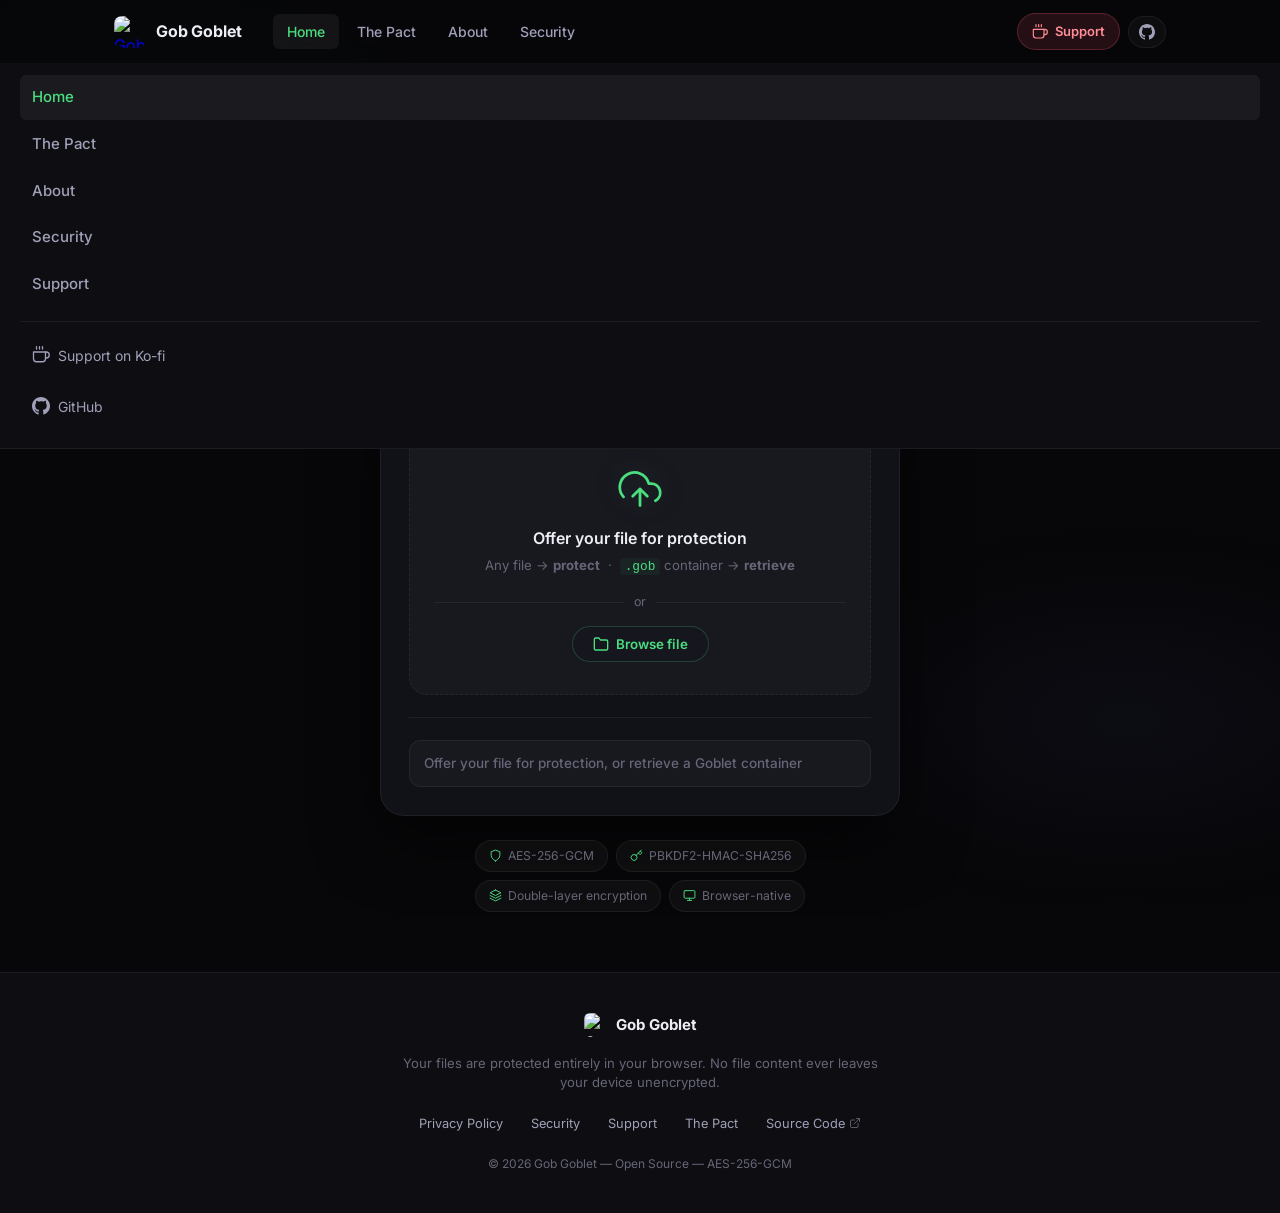
==== index.html @ 4561ac54 "Add files via upload" ====
<!DOCTYPE html>
<html lang="en">
<head>
  <meta charset="UTF-8" />
  <meta name="viewport" content="width=device-width, initial-scale=1.0" />

  <!-- SEO -->
  <title>Gob Goblet — File Protection in Your Browser</title>
  <meta name="description" content="Gob Goblet protects your files using AES-256-GCM encryption, entirely in your browser. Offer any file for protection and retrieve it with the right password. No data ever leaves your device unencrypted." />
  <meta name="theme-color" content="#070709" />
  <meta name="robots" content="index, follow" />

  <!-- Open Graph -->
  <meta property="og:title" content="Gob Goblet — File Protection in Your Browser" />
  <meta property="og:description" content="Gob Goblet gobbles your files. AES-256-GCM, PBKDF2, double-layer encryption. Privacy-first." />
  <meta property="og:type" content="website" />
  <meta property="og:url" content="https://gob-goblet.pages.dev" />

  <!-- Favicon (CDN) -->
  <link rel="icon" type="image/x-icon" href="https://cdn.jsdelivr.net/gh/Gob-Goblet/Gob-Goblet-assets/Mascot/favicon.ico" />

  <!-- Fonts + Styles -->
  <link rel="preconnect" href="https://fonts.googleapis.com" />
  <link rel="preconnect" href="https://fonts.gstatic.com" crossorigin />
  <link rel="stylesheet" href="css/style.css" />
</head>
<body>

  <!-- Header injected by shared.js -->
  <div id="site-header-placeholder"></div>

  <!-- ── Hero ──────────────────────────────────────────────────────────────── -->
  <div class="app-hero">
    <div class="app-hero-eyebrow">
      <span class="app-hero-icon">
        <svg viewBox="0 0 24 24" fill="none" stroke="currentColor" stroke-width="2" stroke-linecap="round" stroke-linejoin="round" aria-hidden="true"><path d="M12 22s8-4 8-10V5l-8-3-8 3v7c0 6 8 10 8 10z"/></svg>
      </span>
      Browser-native encryption
    </div>

    <h1 class="app-hero-title">
      Gob Goblet <strong>gobbles</strong><br />your files.
    </h1>

    <p class="app-hero-sub">
      Offer any file for protection. Retrieve it with the correct password.
      No file content ever leaves your device unencrypted.
    </p>
  </div>

  <!-- ── App ───────────────────────────────────────────────────────────────── -->
  <main class="app-main" id="app-main">

    <!-- Crypto unsupported -->
    <div id="crypto-warning" class="crypto-warning hidden" role="alert" aria-live="assertive">
      <h2>Browser Not Supported</h2>
      <p>
        Gob Goblet requires the <strong>Web Cryptography API</strong>, which your browser does not support.<br />
        Please use Chrome 37+, Firefox 34+, Safari 11+, or Edge 14+.
      </p>
    </div>

    <div class="app-wrap">
      <div id="main-card" class="card">

        <!-- Drop zone -->
        <div
          id="drop-zone"
          class="drop-zone"
          role="region"
          aria-label="File offering area. Drag a file here, or click Browse to select one."
          tabindex="0"
        >
          <div class="dz-icon" aria-hidden="true">
            <svg viewBox="0 0 24 24" fill="none" stroke="currentColor" stroke-width="1.5" stroke-linecap="round" stroke-linejoin="round"><polyline points="16 16 12 12 8 16"/><line x1="12" y1="12" x2="12" y2="21"/><path d="M20.39 18.39A5 5 0 0 0 18 9h-1.26A8 8 0 1 0 3 16.3"/></svg>
          </div>

          <p class="dz-title">Offer your file for protection</p>
          <p class="dz-sub">
            Any file &rarr; <strong>protect</strong> &nbsp;&middot;&nbsp; <code>.gob</code> container &rarr; <strong>retrieve</strong>
          </p>

          <!-- Hidden file input -->
          <input
            type="file"
            id="file-input"
            class="hidden"
            aria-label="Select a file to protect or retrieve"
          />

          <div class="dz-or" aria-hidden="true">or</div>

          <button
            id="file-select-btn"
            class="file-select-btn"
            type="button"
            aria-label="Browse to select a file"
          >
            <svg viewBox="0 0 24 24" fill="none" stroke="currentColor" stroke-width="2" stroke-linecap="round" stroke-linejoin="round" aria-hidden="true"><path d="M22 19a2 2 0 0 1-2 2H4a2 2 0 0 1-2-2V5a2 2 0 0 1 2-2h5l2 3h9a2 2 0 0 1 2 2z"/></svg>
            Browse file
          </button>
        </div>

        <!-- File info row -->
        <div id="file-info" class="file-info hidden" role="status" aria-live="polite">
          <div class="file-info-icon" aria-hidden="true">
            <svg viewBox="0 0 24 24" fill="none" stroke="currentColor" stroke-width="1.75" stroke-linecap="round" stroke-linejoin="round"><path d="M13 2H6a2 2 0 0 0-2 2v16a2 2 0 0 0 2 2h12a2 2 0 0 0 2-2V9z"/><polyline points="13 2 13 9 20 9"/></svg>
          </div>
          <div class="file-info-body">
            <div class="file-info-name" id="file-info-name" title="">&mdash;</div>
            <div class="file-info-size" id="file-info-size">&mdash;</div>
          </div>
        </div>

        <!-- Mode badge -->
        <div id="mode-section" class="mode-section hidden" aria-live="polite">
          <span id="mode-badge" class="mode-badge" role="status"></span>
        </div>

        <!-- .gob metadata card -->
        <div id="gob-meta-card" class="gob-meta-card hidden" aria-label="Goblet container details">
          <div class="gob-meta-label-row">Goblet Container</div>
          <div class="gob-meta-row">
            <span class="gob-meta-key">Original file</span>
            <span class="gob-meta-val" id="gob-orig-name">&mdash;</span>
          </div>
          <div class="gob-meta-row">
            <span class="gob-meta-key">Protected on</span>
            <span class="gob-meta-val" id="gob-timestamp">&mdash;</span>
          </div>
        </div>

        <div class="divider" aria-hidden="true"></div>

        <!-- Password -->
        <div id="password-section" class="password-section hidden">
          <label class="pw-label" for="password-input">Pact Password</label>
          <div class="pw-field">
            <input
              type="password"
              id="password-input"
              class="password-input"
              placeholder="Enter the Pact Password"
              autocomplete="new-password"
              spellcheck="false"
              aria-label="Pact Password"
              aria-describedby="pw-warn"
            />
            <button
              id="password-toggle"
              class="password-toggle"
              type="button"
              aria-label="Show password"
              title="Toggle password visibility"
            >
              <!-- SVG injected by app.js -->
            </button>
          </div>
          <p id="password-warn" class="pw-warn" role="alert">
            <svg viewBox="0 0 24 24" fill="none" stroke="currentColor" stroke-width="1.75" stroke-linecap="round" stroke-linejoin="round" aria-hidden="true"><path d="M10.29 3.86L1.82 18a2 2 0 0 0 1.71 3h16.94a2 2 0 0 0 1.71-3L13.71 3.86a2 2 0 0 0-3.42 0z"/><line x1="12" y1="9" x2="12" y2="13"/><line x1="12" y1="17" x2="12.01" y2="17"/></svg>
            No password set &mdash; this offering will have very weak protection.
          </p>
        </div>

        <!-- Action button -->
        <button
          id="action-btn"
          class="action-btn hidden"
          type="button"
          aria-label="Protect or retrieve the selected file"
        >
          Offer for Protection
        </button>

        <!-- Reset button -->
        <button
          id="reset-btn"
          class="reset-btn hidden"
          type="button"
          aria-label="Start over with a different file"
        >
          Start over
        </button>

        <!-- Download card (shown after successful retrieval) -->
        <div id="download-card" class="download-card hidden" aria-live="polite">
          <div class="download-card-label">Your offering has been retrieved</div>
          <div class="download-file-row">
            <div class="download-file-icon" aria-hidden="true">
              <svg viewBox="0 0 24 24" fill="none" stroke="currentColor" stroke-width="1.75" stroke-linecap="round" stroke-linejoin="round"><path d="M13 2H6a2 2 0 0 0-2 2v16a2 2 0 0 0 2 2h12a2 2 0 0 0 2-2V9z"/><polyline points="13 2 13 9 20 9"/></svg>
            </div>
            <span class="download-filename" id="download-filename">&mdash;</span>
          </div>
          <button id="download-btn" class="download-btn" type="button" aria-label="Download the retrieved file">
            <svg viewBox="0 0 24 24" fill="none" stroke="currentColor" stroke-width="2" stroke-linecap="round" stroke-linejoin="round" aria-hidden="true"><polyline points="8 17 12 21 16 17"/><line x1="12" y1="21" x2="12" y2="3"/></svg>
            Download file
          </button>
        </div>

        <!-- Status bar -->
        <div
          id="status-bar"
          class="status-bar status-idle"
          role="status"
          aria-live="polite"
          aria-atomic="true"
        >
          <div id="status-spinner" class="spinner" style="display:none" aria-hidden="true"></div>
          <span id="status-text">Offer your file for protection, or retrieve a Goblet container</span>
        </div>

      </div><!-- /.card -->

      <!-- Security pills -->
      <div class="sec-pills" aria-label="Security specifications">
        <span class="sec-pill">
          <svg viewBox="0 0 24 24" fill="none" stroke="currentColor" stroke-width="1.75" stroke-linecap="round" stroke-linejoin="round" aria-hidden="true"><path d="M12 22s8-4 8-10V5l-8-3-8 3v7c0 6 8 10 8 10z"/></svg>
          AES-256-GCM
        </span>
        <span class="sec-pill">
          <svg viewBox="0 0 24 24" fill="none" stroke="currentColor" stroke-width="1.75" stroke-linecap="round" stroke-linejoin="round" aria-hidden="true"><path d="M21 2l-2 2m-7.61 7.61a5.5 5.5 0 1 1-7.778 7.778 5.5 5.5 0 0 1 7.777-7.777zm0 0L15.5 7.5m0 0l3 3L22 7l-3-3m-3.5 3.5L19 4"/></svg>
          PBKDF2-HMAC-SHA256
        </span>
        <span class="sec-pill">
          <svg viewBox="0 0 24 24" fill="none" stroke="currentColor" stroke-width="1.75" stroke-linecap="round" stroke-linejoin="round" aria-hidden="true"><polygon points="12 2 2 7 12 12 22 7 12 2"/><polyline points="2 17 12 22 22 17"/><polyline points="2 12 12 17 22 12"/></svg>
          Double-layer encryption
        </span>
        <span class="sec-pill">
          <svg viewBox="0 0 24 24" fill="none" stroke="currentColor" stroke-width="1.75" stroke-linecap="round" stroke-linejoin="round" aria-hidden="true"><rect x="2" y="3" width="20" height="14" rx="2" ry="2"/><line x1="8" y1="21" x2="16" y2="21"/><line x1="12" y1="17" x2="12" y2="21"/></svg>
          Browser-native
        </span>
      </div>

    </div><!-- /.app-wrap -->
  </main>

  <!-- Footer injected by shared.js -->
  <div id="site-footer-placeholder"></div>

  <!-- Scripts -->
  <script type="module" src="js/app.js"></script>
  <script type="module" src="js/shared.js"></script>

  <!-- No-JS fallback -->
  <noscript>
    <style> #main-card { display: none !important; } </style>
    <div style="max-width:480px;margin:80px auto;padding:32px;text-align:center;font-family:sans-serif;color:#8888aa;">
      <h2 style="color:#ededf5;margin-bottom:10px;">JavaScript Required</h2>
      <p>Gob Goblet performs cryptography directly in your browser and requires JavaScript to be enabled.</p>
    </div>
  </noscript>

</body>
</html>
---- css/style.css ----
/* ─────────────────────────────────────────────────────────────────────────────
   Gob Goblet — Global Stylesheet v2
   Professional dark design. Goblet green accent. No emojis.
   Google Font: Inter
───────────────────────────────────────────────────────────────────────────── */

@import url('https://fonts.googleapis.com/css2?family=Inter:wght@300;400;500;600;700;800&display=swap');

/* ── Design tokens ──────────────────────────────────────────────────────────── */
:root {
  --bg-base:      #070709;
  --bg-surface:   #0d0d12;
  --bg-card:      #111118;
  --bg-elevated:  #16161f;
  --bg-glass:     rgba(255,255,255,0.03);
  --bg-glass-h:   rgba(255,255,255,0.055);

  --brand:        #4ade80;
  --brand-dim:    #22c55e;
  --brand-dark:   #16a34a;
  --brand-glow:   rgba(74, 222, 128, 0.18);
  --brand-glow-lg:rgba(74, 222, 128, 0.08);
  --brand-tint:   rgba(74, 222, 128, 0.06);

  --retrieve:     #818cf8;
  --retrieve-tint:rgba(129,140,248,0.06);
  --retrieve-glow:rgba(129,140,248,0.18);

  --danger:       #f87171;
  --danger-tint:  rgba(248,113,113,0.08);
  --warn:         #fbbf24;
  --warn-tint:    rgba(251,191,36,0.08);
  --success:      #4ade80;
  --success-tint: rgba(74,222,128,0.08);

  --text:         #ededf5;
  --text-2:       #a0a0b8;
  --text-muted:   #666678;
  --text-on-brand:#0a1a0e;

  --border:       rgba(255,255,255,0.06);
  --border-brand: rgba(74,222,128,0.22);
  --border-retr:  rgba(129,140,248,0.22);

  --nav-height:   64px;

  --radius-sm:    6px;
  --radius-md:    12px;
  --radius-lg:    18px;
  --radius-xl:    24px;
  --radius-pill:  999px;

  --shadow-card:  0 24px 64px rgba(0,0,0,0.55), 0 1px 0 rgba(255,255,255,0.04) inset;
  --shadow-btn:   0 4px 20px var(--brand-glow);

  --ease:         cubic-bezier(0.4,0,0.2,1);
  --dur:          0.2s;
}

/* ── Reset ───────────────────────────────────────────────────────────────────── */
*, *::before, *::after { box-sizing: border-box; margin: 0; padding: 0; }

html { height: 100%; font-size: 16px; scroll-behavior: smooth; }

body {
  min-height: 100%;
  font-family: 'Inter', system-ui, -apple-system, sans-serif;
  background: var(--bg-base);
  color: var(--text);
  line-height: 1.65;
  -webkit-font-smoothing: antialiased;
  -moz-osx-font-smoothing: grayscale;
  display: flex;
  flex-direction: column;
}

/* ── Ambient background ──────────────────────────────────────────────────────── */
body::before {
  content:'';
  position: fixed; inset: 0; pointer-events: none; z-index: 0;
  background:
    radial-gradient(ellipse 70% 45% at 10% 15%, rgba(74,222,128,0.055) 0%, transparent 60%),
    radial-gradient(ellipse 55% 40% at 88% 80%, rgba(129,140,248,0.045) 0%, transparent 55%);
}

/* ─────────────────────────────────────────────────────────────────────────────
   NAVIGATION
───────────────────────────────────────────────────────────────────────────── */

.site-nav {
  position: sticky; top: 0; z-index: 100;
  height: var(--nav-height);
  background: rgba(7,7,9,0.82);
  backdrop-filter: blur(18px);
  -webkit-backdrop-filter: blur(18px);
  border-bottom: 1px solid var(--border);
}

.nav-inner {
  max-width: 1100px;
  margin: 0 auto;
  height: 100%;
  padding: 0 24px;
  display: flex;
  align-items: center;
  gap: 32px;
}

.nav-brand {
  display: flex; align-items: center; gap: 10px;
  text-decoration: none; flex-shrink: 0;
}

.nav-logo-img {
  width: 32px; height: 32px;
  border-radius: 8px;
  object-fit: contain;
}

.nav-brand-name {
  font-size: 1rem; font-weight: 700;
  color: var(--text);
  letter-spacing: -0.01em;
}

.nav-links {
  display: flex; align-items: center; gap: 4px;
  flex: 1;
}

.nav-link {
  padding: 6px 14px;
  font-size: 0.875rem; font-weight: 500;
  color: var(--text-2);
  text-decoration: none;
  border-radius: var(--radius-sm);
  transition: color var(--dur) var(--ease), background var(--dur) var(--ease);
}

.nav-link:hover,
.nav-link[aria-current="page"] {
  color: var(--text);
  background: var(--bg-glass-h);
}

.nav-link[aria-current="page"] {
  color: var(--brand);
}

.nav-actions {
  display: flex; align-items: center; gap: 8px;
  margin-left: auto;
}

.nav-btn {
  display: inline-flex; align-items: center; gap: 7px;
  padding: 7px 14px;
  font-size: 0.8125rem; font-weight: 600;
  border-radius: var(--radius-pill);
  text-decoration: none;
  transition: background var(--dur) var(--ease), box-shadow var(--dur) var(--ease), transform var(--dur) var(--ease);
  white-space: nowrap;
}

.nav-btn-icon { display: flex; width: 16px; height: 16px; }
.nav-btn-icon svg { width: 100%; height: 100%; }

.nav-btn-kofi {
  background: rgba(255,94,110,0.12);
  color: #ff8c96;
  border: 1px solid rgba(255,94,110,0.25);
}
.nav-btn-kofi:hover {
  background: rgba(255,94,110,0.2);
  box-shadow: 0 0 0 3px rgba(255,94,110,0.15);
  transform: translateY(-1px);
}

.nav-btn-ghost {
  background: var(--bg-glass);
  color: var(--text-2);
  border: 1px solid var(--border);
  padding: 7px 10px;
}
.nav-btn-ghost:hover {
  color: var(--text);
  background: var(--bg-glass-h);
  transform: translateY(-1px);
}

.nav-menu-toggle {
  display: none;
  background: none; border: none;
  color: var(--text-2); cursor: pointer;
  padding: 6px; border-radius: var(--radius-sm);
  transition: color var(--dur) var(--ease);
  margin-left: auto;
}
.nav-menu-toggle:hover { color: var(--text); }

/* Mobile nav */
.mobile-nav {
  background: var(--bg-surface);
  border-bottom: 1px solid var(--border);
  padding: 12px 20px 20px;
  display: flex; flex-direction: column; gap: 2px;
}
.mobile-nav-link {
  padding: 10px 12px;
  font-size: 0.9375rem; font-weight: 500;
  color: var(--text-2); text-decoration: none;
  border-radius: var(--radius-sm);
  transition: color var(--dur) var(--ease), background var(--dur) var(--ease);
}
.mobile-nav-link:hover, .mobile-nav-link[aria-current="page"] {
  color: var(--text); background: var(--bg-glass-h);
}
.mobile-nav-link[aria-current="page"] { color: var(--brand); }
.mobile-nav-actions {
  display: flex; flex-direction: column; gap: 8px;
  margin-top: 12px; padding-top: 12px;
  border-top: 1px solid var(--border);
}
.mobile-nav-action-link {
  display: flex; align-items: center; gap: 8px;
  padding: 10px 12px;
  font-size: 0.875rem; color: var(--text-2);
  text-decoration: none; border-radius: var(--radius-sm);
  transition: color var(--dur) var(--ease);
}
.mobile-nav-action-link:hover { color: var(--text); }
.mobile-nav-action-link svg { width: 18px; height: 18px; flex-shrink: 0; }

/* ─────────────────────────────────────────────────────────────────────────────
   FOOTER
───────────────────────────────────────────────────────────────────────────── */

.site-footer {
  margin-top: auto;
  border-top: 1px solid var(--border);
  background: var(--bg-surface);
  position: relative; z-index: 1;
}

.footer-inner {
  max-width: 1100px;
  margin: 0 auto;
  padding: 40px 24px;
  display: flex; flex-direction: column; align-items: center;
  gap: 16px; text-align: center;
}

.footer-brand {
  display: flex; align-items: center; gap: 8px;
}

.footer-logo { width: 24px; height: 24px; border-radius: 6px; object-fit: contain; }
.footer-brand-name { font-size: 0.9375rem; font-weight: 700; color: var(--text); }

.footer-tagline {
  font-size: 0.82rem; color: var(--text-muted);
  max-width: 480px; line-height: 1.5;
}

.footer-links {
  display: flex; flex-wrap: wrap; justify-content: center;
  gap: 4px 8px;
}

.footer-link {
  display: inline-flex; align-items: center; gap: 4px;
  padding: 4px 10px;
  font-size: 0.8rem; color: var(--text-2);
  text-decoration: none;
  border-radius: var(--radius-sm);
  transition: color var(--dur) var(--ease), background var(--dur) var(--ease);
}
.footer-link:hover { color: var(--text); background: var(--bg-glass-h); }

.footer-ext-icon { display: flex; width: 12px; height: 12px; opacity: 0.6; }
.footer-ext-icon svg { width: 100%; height: 100%; }

.footer-copy {
  font-size: 0.75rem; color: var(--text-muted);
}

/* ─────────────────────────────────────────────────────────────────────────────
   MAIN APP PAGE (index.html)
───────────────────────────────────────────────────────────────────────────── */

.app-hero {
  max-width: 600px; margin: 0 auto;
  padding: 52px 20px 0;
  text-align: center;
  position: relative; z-index: 1;
}

.app-hero-eyebrow {
  display: inline-flex; align-items: center; gap: 7px;
  padding: 5px 14px;
  background: var(--brand-tint);
  border: 1px solid var(--border-brand);
  border-radius: var(--radius-pill);
  font-size: 0.775rem; font-weight: 600;
  color: var(--brand);
  letter-spacing: 0.04em; text-transform: uppercase;
  margin-bottom: 20px;
}

.app-hero-icon { display: flex; width: 14px; height: 14px; }
.app-hero-icon svg { width: 100%; height: 100%; }

.app-hero-title {
  font-size: clamp(1.9rem, 5vw, 2.8rem);
  font-weight: 800; letter-spacing: -0.035em;
  line-height: 1.1;
  color: var(--text);
  margin-bottom: 16px;
}

.app-hero-title strong {
  background: linear-gradient(135deg, var(--brand) 0%, #86efac 60%, var(--brand-dim) 100%);
  -webkit-background-clip: text; -webkit-text-fill-color: transparent;
  background-clip: text;
}

.app-hero-sub {
  font-size: 0.9375rem; color: var(--text-2);
  max-width: 420px; margin: 0 auto 40px;
  line-height: 1.65;
}

/* ── Main card ────────────────────────────────────────────────────────────────── */
.app-main {
  flex: 1;
  position: relative; z-index: 1;
}

.app-wrap {
  max-width: 560px;
  margin: 0 auto;
  padding: 0 20px 60px;
}

.card {
  background: var(--bg-card);
  border: 1px solid var(--border);
  border-radius: var(--radius-xl);
  box-shadow: var(--shadow-card);
  padding: 28px;
  position: relative; overflow: hidden;
}

.card::before {
  content:'';
  position: absolute; top: 0; left: 0; right: 0; height: 1px;
  background: linear-gradient(90deg, transparent, rgba(74,222,128,0.3), transparent);
}

/* ── Drop zone ────────────────────────────────────────────────────────────────── */
.drop-zone {
  border: 1.5px dashed var(--border);
  border-radius: var(--radius-lg);
  padding: 40px 24px 32px;
  text-align: center;
  cursor: pointer;
  background: var(--bg-glass);
  transition: border-color var(--dur) var(--ease),
              background var(--dur) var(--ease),
              box-shadow var(--dur) var(--ease),
              transform var(--dur) var(--ease);
  position: relative; overflow: hidden;
}

.drop-zone::after {
  content:'';
  position: absolute; inset: 0;
  background: radial-gradient(ellipse at center, var(--brand-glow-lg) 0%, transparent 70%);
  opacity: 0; transition: opacity var(--dur) var(--ease);
  pointer-events: none;
}

.drop-zone:hover,
.drop-zone.dz-over {
  border-color: var(--brand-dim);
  border-style: solid;
  background: var(--bg-glass-h);
  box-shadow: 0 0 0 3px var(--brand-glow);
}

.drop-zone:hover::after,
.drop-zone.dz-over::after { opacity: 1; }
.drop-zone.dz-over { transform: scale(1.01); }

.drop-zone.dz-has-file {
  border-color: var(--brand);
  border-style: solid;
  background: var(--brand-tint);
}

.dz-icon {
  display: flex; justify-content: center;
  margin-bottom: 14px;
}

.dz-icon svg {
  width: 44px; height: 44px;
  color: var(--brand);
  filter: drop-shadow(0 0 14px var(--brand-glow));
  transition: transform var(--dur) var(--ease);
}

.drop-zone:hover .dz-icon svg,
.drop-zone.dz-over .dz-icon svg {
  transform: translateY(-4px) scale(1.08);
}

.dz-title {
  font-size: 1rem; font-weight: 600; color: var(--text);
  margin-bottom: 4px;
}

.dz-sub {
  font-size: 0.825rem; color: var(--text-muted);
  line-height: 1.5;
}

.dz-sub code {
  font-family: 'SF Mono','Fira Code',monospace;
  font-size: 0.8rem;
  color: var(--brand);
  background: var(--brand-tint);
  padding: 1px 5px;
  border-radius: 4px;
}

.dz-or {
  display: flex; align-items: center; gap: 10px;
  margin: 16px 0 14px;
  color: var(--text-muted); font-size: 0.78rem;
}
.dz-or::before, .dz-or::after {
  content:''; flex:1; height:1px; background: var(--border);
}

.file-select-btn {
  display: inline-flex; align-items: center; gap: 7px;
  padding: 9px 20px;
  background: var(--bg-elevated);
  border: 1px solid var(--border-brand);
  border-radius: var(--radius-pill);
  color: var(--brand);
  font-size: 0.8375rem; font-weight: 600;
  font-family: inherit; cursor: pointer;
  transition: background var(--dur) var(--ease),
              box-shadow var(--dur) var(--ease),
              transform var(--dur) var(--ease);
}
.file-select-btn svg { width: 16px; height: 16px; }
.file-select-btn:hover {
  background: var(--brand-tint);
  box-shadow: 0 0 0 3px var(--brand-glow);
  transform: translateY(-1px);
}
.file-select-btn:disabled { opacity: 0.45; cursor: not-allowed; transform: none; }

/* ── File info row ────────────────────────────────────────────────────────────── */
.file-info {
  display: flex; align-items: center; gap: 12px;
  padding: 12px 14px;
  background: var(--bg-elevated);
  border: 1px solid var(--border-brand);
  border-radius: var(--radius-md);
  margin-top: 14px;
  animation: slide-up var(--dur) var(--ease);
}

.file-info-icon {
  width: 36px; height: 36px; flex-shrink: 0;
  background: var(--brand-tint);
  border: 1px solid var(--border-brand);
  border-radius: var(--radius-sm);
  display: flex; align-items: center; justify-content: center;
  color: var(--brand);
}
.file-info-icon svg { width: 18px; height: 18px; }

.file-info-body { flex:1; min-width: 0; }
.file-info-name {
  font-size: 0.875rem; font-weight: 600;
  color: var(--text);
  white-space: nowrap; overflow: hidden; text-overflow: ellipsis;
}
.file-info-size { font-size: 0.76rem; color: var(--text-muted); margin-top: 1px; }

/* ── Mode section ─────────────────────────────────────────────────────────────── */
.mode-section {
  margin-top: 18px;
  animation: slide-up var(--dur) var(--ease);
}

.mode-badge {
  display: inline-flex; align-items: center; gap: 6px;
  padding: 5px 14px;
  border-radius: var(--radius-pill);
  font-size: 0.78rem; font-weight: 700;
  letter-spacing: 0.04em; text-transform: uppercase;
}

.mode-protect {
  background: var(--brand-tint);
  color: var(--brand);
  border: 1px solid var(--border-brand);
  box-shadow: 0 0 10px var(--brand-glow);
}

.mode-retrieve {
  background: var(--retrieve-tint);
  color: var(--retrieve);
  border: 1px solid var(--border-retr);
  box-shadow: 0 0 10px var(--retrieve-glow);
}

/* ── .gob metadata card ───────────────────────────────────────────────────────── */
.gob-meta-card {
  margin-top: 16px;
  padding: 14px 16px;
  background: var(--retrieve-tint);
  border: 1px solid var(--border-retr);
  border-radius: var(--radius-md);
  animation: slide-up var(--dur) var(--ease);
}

.gob-meta-label-row {
  font-size: 0.7rem; font-weight: 700;
  letter-spacing: 0.07em; text-transform: uppercase;
  color: var(--retrieve);
  margin-bottom: 10px;
}

.gob-meta-row {
  display: flex; gap: 8px; align-items: flex-start;
  font-size: 0.84rem;
}
.gob-meta-row + .gob-meta-row { margin-top: 6px; }

.gob-meta-key {
  color: var(--text-muted); flex-shrink: 0; width: 84px;
}
.gob-meta-val {
  color: var(--text); font-weight: 500; word-break: break-all;
}

/* ── Divider ──────────────────────────────────────────────────────────────────── */
.divider { height: 1px; background: var(--border); margin: 22px 0; }

/* ── Password section ─────────────────────────────────────────────────────────── */
.password-section {
  animation: slide-up var(--dur) var(--ease);
}

.pw-label {
  display: block;
  font-size: 0.75rem; font-weight: 700;
  letter-spacing: 0.05em; text-transform: uppercase;
  color: var(--text-2);
  margin-bottom: 8px;
}

.pw-field { position: relative; display: flex; align-items: center; }

.password-input {
  width: 100%;
  padding: 12px 46px 12px 16px;
  background: rgba(0,0,0,0.3);
  border: 1.5px solid var(--border);
  border-radius: var(--radius-md);
  color: var(--text);
  font-size: 0.9375rem;
  font-family: 'Inter', monospace;
  outline: none;
  transition: border-color var(--dur) var(--ease), box-shadow var(--dur) var(--ease);
}
.password-input:focus {
  border-color: var(--brand-dim);
  box-shadow: 0 0 0 3px var(--brand-glow);
}
.password-input::placeholder { color: var(--text-muted); font-family: 'Inter', sans-serif; }

.password-toggle {
  position: absolute; right: 12px;
  background: none; border: none; cursor: pointer;
  display: flex; color: var(--text-muted);
  padding: 4px; border-radius: 4px;
  transition: color var(--dur) var(--ease);
}
.password-toggle:hover { color: var(--text); }
.password-toggle svg { width: 18px; height: 18px; }

.pw-warn {
  display: flex; align-items: center; gap: 6px;
  margin-top: 7px;
  font-size: 0.78rem; color: var(--warn);
  opacity: 0; transition: opacity var(--dur) var(--ease);
}
.pw-warn svg { width: 14px; height: 14px; flex-shrink: 0; }
.pw-warn.visible { opacity: 1; }

/* ── Action button ────────────────────────────────────────────────────────────── */
.action-btn {
  width: 100%; margin-top: 18px;
  padding: 14px 24px;
  background: linear-gradient(135deg, var(--brand) 0%, var(--brand-dark) 100%);
  border: none; border-radius: var(--radius-md);
  color: var(--text-on-brand);
  font-size: 0.9375rem; font-weight: 700;
  font-family: inherit; cursor: pointer;
  letter-spacing: 0.01em;
  box-shadow: var(--shadow-btn);
  transition: transform var(--dur) var(--ease),
              box-shadow var(--dur) var(--ease),
              opacity var(--dur) var(--ease);
  position: relative; overflow: hidden;
  animation: slide-up var(--dur) var(--ease);
}
.action-btn::after {
  content:''; position: absolute; inset: 0;
  background: linear-gradient(135deg, rgba(255,255,255,0.1) 0%, transparent 100%);
  opacity: 0; transition: opacity var(--dur) var(--ease);
}
.action-btn:hover:not(:disabled) {
  transform: translateY(-2px);
  box-shadow: 0 8px 28px rgba(74,222,128,0.4);
}
.action-btn:hover:not(:disabled)::after { opacity: 1; }
.action-btn:active:not(:disabled) { transform: translateY(0); }
.action-btn:disabled { opacity: 0.4; cursor: not-allowed; transform: none; box-shadow: none; }

/* ── Reset button ─────────────────────────────────────────────────────────────── */
.reset-btn {
  width: 100%; margin-top: 8px;
  padding: 11px 24px;
  background: transparent;
  border: 1px solid var(--border);
  border-radius: var(--radius-md);
  color: var(--text-muted);
  font-size: 0.875rem; font-weight: 500;
  font-family: inherit; cursor: pointer;
  transition: border-color var(--dur) var(--ease),
              color var(--dur) var(--ease),
              background var(--dur) var(--ease);
}
.reset-btn:hover:not(:disabled) {
  border-color: var(--border-brand);
  color: var(--text-2);
  background: var(--bg-glass);
}
.reset-btn:disabled { opacity: 0.4; cursor: not-allowed; }

/* ── Status bar ──────────────────────────────────────────────────────────────── */
.status-bar {
  margin-top: 16px;
  padding: 11px 14px;
  border-radius: var(--radius-md);
  font-size: 0.845rem; font-weight: 500;
  display: flex; align-items: center; gap: 10px;
  border: 1px solid transparent;
  min-height: 44px;
  transition: background var(--dur) var(--ease),
              border-color var(--dur) var(--ease);
}

.status-idle {
  background: var(--bg-glass);
  border-color: var(--border);
  color: var(--text-muted);
}
.status-processing {
  background: var(--brand-tint);
  border-color: var(--border-brand);
  color: var(--brand);
  animation: pulse-border 1.6s var(--ease) infinite;
}
.status-done {
  background: var(--success-tint);
  border-color: rgba(74,222,128,0.25);
  color: var(--brand);
}
.status-error {
  background: var(--danger-tint);
  border-color: rgba(248,113,113,0.25);
  color: var(--danger);
}

@keyframes pulse-border {
  0%,100% { box-shadow: none; }
  50%      { box-shadow: 0 0 0 3px var(--brand-glow); }
}

.spinner {
  width: 17px; height: 17px; flex-shrink: 0;
  border: 2px solid rgba(74,222,128,0.2);
  border-top-color: var(--brand);
  border-radius: 50%;
  animation: spin 0.7s linear infinite;
}
@keyframes spin { to { transform: rotate(360deg); } }

/* ── Download card (after successful retrieval) ───────────────────────────────── */
.download-card {
  margin-top: 18px;
  padding: 20px;
  background: var(--brand-tint);
  border: 1px solid var(--border-brand);
  border-radius: var(--radius-lg);
  animation: slide-up 0.3s var(--ease);
}

.download-card-label {
  font-size: 0.7rem; font-weight: 700;
  letter-spacing: 0.07em; text-transform: uppercase;
  color: var(--brand); margin-bottom: 12px;
}

.download-file-row {
  display: flex; align-items: center; gap: 12px;
  margin-bottom: 16px;
}

.download-file-icon {
  width: 42px; height: 42px; flex-shrink: 0;
  background: rgba(74,222,128,0.1);
  border: 1px solid var(--border-brand);
  border-radius: var(--radius-sm);
  display: flex; align-items: center; justify-content: center;
  color: var(--brand);
}
.download-file-icon svg { width: 20px; height: 20px; }

.download-filename {
  font-size: 0.9rem; font-weight: 600;
  color: var(--text);
  word-break: break-all;
}

.download-btn {
  width: 100%;
  display: flex; align-items: center; justify-content: center; gap: 8px;
  padding: 13px 24px;
  background: var(--brand);
  border: none; border-radius: var(--radius-md);
  color: var(--text-on-brand);
  font-size: 0.9rem; font-weight: 700;
  font-family: inherit; cursor: pointer;
  box-shadow: var(--shadow-btn);
  transition: transform var(--dur) var(--ease), box-shadow var(--dur) var(--ease);
}
.download-btn svg { width: 18px; height: 18px; }
.download-btn:hover {
  transform: translateY(-2px);
  box-shadow: 0 8px 28px rgba(74,222,128,0.4);
}
.download-btn:active { transform: translateY(0); }

/* ── Crypto warning ──────────────────────────────────────────────────────────── */
.crypto-warning {
  max-width: 520px; margin: 48px auto;
  padding: 28px; text-align: center;
  background: var(--danger-tint);
  border: 1px solid rgba(248,113,113,0.25);
  border-radius: var(--radius-lg);
  position: relative; z-index: 1;
}
.crypto-warning h2 { font-size: 1.15rem; color: var(--danger); margin-bottom: 8px; }
.crypto-warning p  { font-size: 0.875rem; color: var(--text-2); line-height: 1.6; }

/* ── Security pills ─────────────────────────────────────────────────────────── */
.sec-pills {
  display: flex; flex-wrap: wrap; gap: 8px;
  justify-content: center;
  margin: 24px auto 0;
  max-width: 560px;
  position: relative; z-index: 1;
  padding: 0 20px;
}

.sec-pill {
  display: inline-flex; align-items: center; gap: 6px;
  padding: 5px 13px;
  background: var(--bg-glass);
  border: 1px solid var(--border);
  border-radius: var(--radius-pill);
  font-size: 0.76rem; color: var(--text-muted);
  white-space: nowrap;
}
.sec-pill svg { width: 13px; height: 13px; flex-shrink: 0; color: var(--brand); }

/* ─────────────────────────────────────────────────────────────────────────────
   INNER PAGES (about, pact, security, etc.)
───────────────────────────────────────────────────────────────────────────── */

.page-main {
  flex: 1;
  position: relative; z-index: 1;
}

.page-container {
  max-width: 800px;
  margin: 0 auto;
  padding: 56px 24px 80px;
}

.page-hero {
  margin-bottom: 48px;
}

.page-eyebrow {
  display: inline-flex; align-items: center; gap: 6px;
  font-size: 0.75rem; font-weight: 700;
  letter-spacing: 0.07em; text-transform: uppercase;
  color: var(--brand);
  margin-bottom: 14px;
}
.page-eyebrow svg { width: 13px; height: 13px; }

.page-title {
  font-size: clamp(1.7rem, 4vw, 2.4rem);
  font-weight: 800; letter-spacing: -0.03em;
  color: var(--text); line-height: 1.15;
  margin-bottom: 14px;
}

.page-lead {
  font-size: 1rem; color: var(--text-2); line-height: 1.7;
  max-width: 600px;
}

/* ── Content blocks ───────────────────────────────────────────────────────────── */
.content-section { margin-bottom: 48px; }
.content-section h2 {
  font-size: 1.25rem; font-weight: 700;
  color: var(--text); letter-spacing: -0.02em;
  margin-bottom: 14px;
  padding-bottom: 10px;
  border-bottom: 1px solid var(--border);
}
.content-section h3 {
  font-size: 1rem; font-weight: 700;
  color: var(--text-2); margin-bottom: 8px; margin-top: 20px;
}
.content-section p {
  font-size: 0.9375rem; color: var(--text-2);
  line-height: 1.75; margin-bottom: 14px;
}
.content-section ul, .content-section ol {
  padding-left: 20px; color: var(--text-2);
  font-size: 0.9375rem; line-height: 1.75;
}
.content-section li { margin-bottom: 6px; }
.content-section a { color: var(--brand); text-decoration: none; }
.content-section a:hover { text-decoration: underline; }

/* ── Feature cards ────────────────────────────────────────────────────────────── */
.feature-grid {
  display: grid;
  grid-template-columns: repeat(auto-fit, minmax(220px, 1fr));
  gap: 16px;
  margin-top: 24px;
}

.feature-card {
  background: var(--bg-card);
  border: 1px solid var(--border);
  border-radius: var(--radius-lg);
  padding: 22px 20px;
  transition: border-color var(--dur) var(--ease), box-shadow var(--dur) var(--ease);
}
.feature-card:hover {
  border-color: var(--border-brand);
  box-shadow: 0 0 0 3px var(--brand-glow);
}

.feature-icon {
  width: 40px; height: 40px; margin-bottom: 14px;
  background: var(--brand-tint);
  border: 1px solid var(--border-brand);
  border-radius: var(--radius-sm);
  display: flex; align-items: center; justify-content: center;
  color: var(--brand);
}
.feature-icon svg { width: 20px; height: 20px; }

.feature-title { font-size: 0.9375rem; font-weight: 700; color: var(--text); margin-bottom: 6px; }
.feature-body  { font-size: 0.845rem; color: var(--text-muted); line-height: 1.6; }

/* ── Info table ──────────────────────────────────────────────────────────────── */
.info-table {
  width: 100%; border-collapse: collapse;
  font-size: 0.875rem;
  border-radius: var(--radius-md); overflow: hidden;
  border: 1px solid var(--border);
  margin-bottom: 24px;
}
.info-table th {
  background: var(--bg-elevated);
  padding: 10px 16px;
  text-align: left; color: var(--text-2);
  font-size: 0.75rem; font-weight: 700;
  letter-spacing: 0.05em; text-transform: uppercase;
  border-bottom: 1px solid var(--border);
}
.info-table td {
  padding: 10px 16px;
  color: var(--text);
  border-bottom: 1px solid var(--border);
}
.info-table tr:last-child td { border-bottom: none; }
.info-table tr:nth-child(even) td { background: rgba(255,255,255,0.01); }
.info-table code {
  font-family: 'SF Mono','Fira Code',monospace;
  font-size: 0.82rem; color: var(--brand);
  background: var(--brand-tint); padding: 2px 5px; border-radius: 4px;
}

/* ── Callout box ─────────────────────────────────────────────────────────────── */
.callout {
  display: flex; gap: 12px; align-items: flex-start;
  padding: 14px 16px;
  border-radius: var(--radius-md);
  margin-bottom: 16px;
  font-size: 0.875rem;
}
.callout-icon { flex-shrink: 0; width: 18px; height: 18px; margin-top: 1px; }
.callout-icon svg { width: 100%; height: 100%; }
.callout p { margin: 0; line-height: 1.55; }

.callout-brand {
  background: var(--brand-tint); border: 1px solid var(--border-brand);
  color: var(--text-2);
}
.callout-brand .callout-icon { color: var(--brand); }

.callout-warn {
  background: var(--warn-tint); border: 1px solid rgba(251,191,36,0.2);
  color: var(--text-2);
}
.callout-warn .callout-icon { color: var(--warn); }

/* ── Pact / narrative styling ─────────────────────────────────────────────────── */
.pact-body {
  font-size: 0.9375rem; color: var(--text-2); line-height: 1.85;
}
.pact-body p { margin-bottom: 18px; }
.pact-body h2 {
  font-size: 1.15rem; font-weight: 700;
  color: var(--text); margin: 36px 0 12px;
  letter-spacing: -0.02em;
}
.pact-body h3 {
  font-size: 0.875rem; font-weight: 700;
  letter-spacing: 0.05em; text-transform: uppercase;
  color: var(--brand); margin: 32px 0 10px;
}
.pact-body strong { color: var(--text); font-weight: 600; }
.pact-body em { color: var(--text); font-style: italic; }
.pact-body .pact-note {
  margin-top: 48px; padding: 16px;
  background: var(--bg-elevated);
  border: 1px solid var(--border);
  border-radius: var(--radius-md);
  font-size: 0.82rem; color: var(--text-muted);
  line-height: 1.65;
}
.pact-mascot {
  float: right; margin: 0 0 24px 32px;
  width: 160px; border-radius: var(--radius-md);
  filter: drop-shadow(0 8px 24px rgba(74,222,128,0.15));
}

/* ── Support / Ko-fi section ─────────────────────────────────────────────────── */
.support-hero-card {
  background: var(--bg-card);
  border: 1px solid var(--border);
  border-radius: var(--radius-xl);
  padding: 36px 32px;
  text-align: center;
  margin-bottom: 32px;
  box-shadow: var(--shadow-card);
  position: relative; overflow: hidden;
}
.support-hero-card::before {
  content:''; position: absolute; top: 0; left: 0; right: 0; height: 1px;
  background: linear-gradient(90deg, transparent, rgba(255,94,110,0.35), transparent);
}
.support-hero-card h2 { font-size: 1.4rem; font-weight: 800; color: var(--text); margin-bottom: 10px; }
.support-hero-card p { font-size: 0.9375rem; color: var(--text-2); margin-bottom: 24px; max-width: 400px; margin-left: auto; margin-right: auto; }

.kofi-btn {
  display: inline-flex; align-items: center; gap: 9px;
  padding: 13px 28px;
  background: #ff5e6e;
  border: none; border-radius: var(--radius-pill);
  color: #fff;
  font-size: 0.9375rem; font-weight: 700;
  font-family: inherit; text-decoration: none; cursor: pointer;
  box-shadow: 0 4px 20px rgba(255,94,110,0.4);
  transition: transform var(--dur) var(--ease), box-shadow var(--dur) var(--ease);
}
.kofi-btn svg { width: 20px; height: 20px; }
.kofi-btn:hover { transform: translateY(-2px); box-shadow: 0 8px 28px rgba(255,94,110,0.5); }

/* ── Utility ─────────────────────────────────────────────────────────────────── */
.hidden { display: none !important; }
.sr-only {
  position: absolute; width: 1px; height: 1px;
  padding: 0; margin: -1px; overflow: hidden;
  clip: rect(0,0,0,0); white-space: nowrap; border-width: 0;
}

@keyframes slide-up {
  from { opacity: 0; transform: translateY(10px); }
  to   { opacity: 1; transform: translateY(0); }
}

/* ── Scrollbar ───────────────────────────────────────────────────────────────── */
::-webkit-scrollbar { width: 6px; }
::-webkit-scrollbar-track { background: var(--bg-base); }
::-webkit-scrollbar-thumb { background: var(--border); border-radius: 3px; }
::-webkit-scrollbar-thumb:hover { background: var(--text-muted); }

/* ── Focus ────────────────────────────────────────────────────────────────────── */
:focus-visible { outline: 2px solid var(--brand); outline-offset: 2px; }

/* ── Responsive ──────────────────────────────────────────────────────────────── */
@media (max-width: 700px) {
  .nav-links { display: none; }
  .nav-actions .nav-btn-label { display: none; }
  .nav-menu-toggle { display: flex; }

  .app-hero { padding-top: 36px; }
  .app-wrap { padding: 0 14px 48px; }
  .card { padding: 20px 16px; border-radius: var(--radius-lg); }
  .drop-zone { padding: 28px 16px 24px; }

  .page-container { padding: 36px 16px 60px; }
  .pact-mascot { float: none; width: 120px; margin: 0 auto 20px; display: block; }
  .feature-grid { grid-template-columns: 1fr; }
}
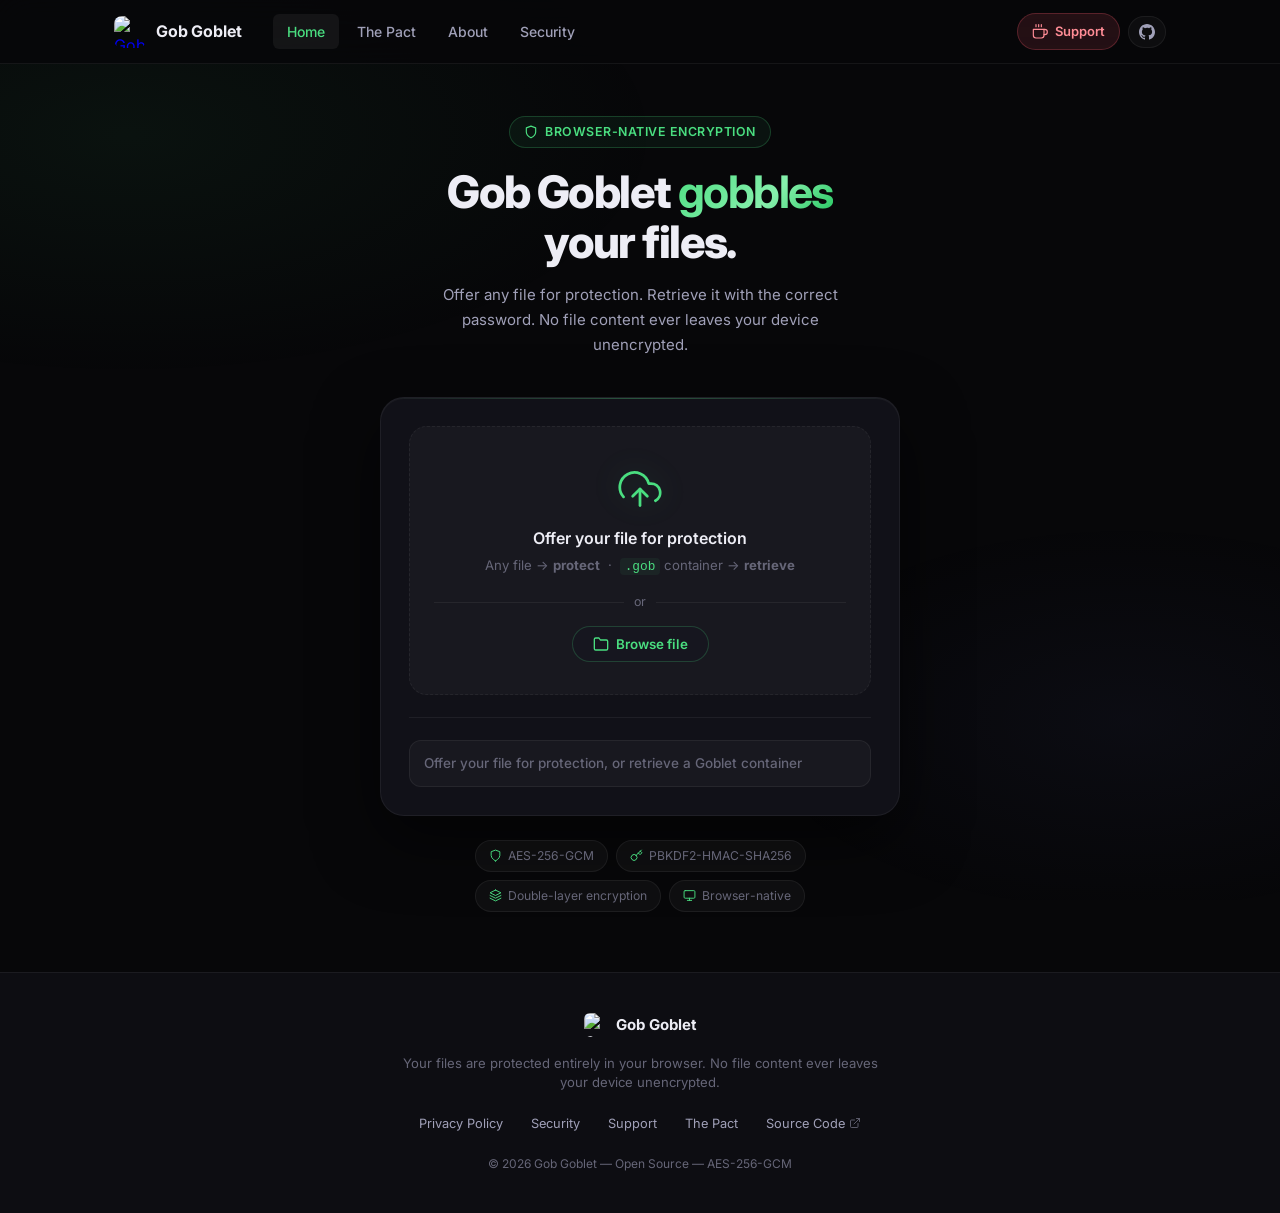
==== commit 644111d1: "Add files via upload" ====
--- a/index.html
+++ b/index.html
@@ -17,7 +17,7 @@
   <meta property="og:url" content="https://gob-goblet.pages.dev" />
 
   <!-- Favicon (CDN) -->
-  <link rel="icon" type="image/x-icon" href="https://cdn.jsdelivr.net/gh/Gob-Goblet/Gob-Goblet-assets/Mascot/favicon.ico" />
+  <link rel="icon" type="image/x-icon" href="https://cdn.jsdelivr.net/gh/Gob-Goblet/Gob-Goblet-assets/Logo/favicon.ico" />
 
   <!-- Fonts + Styles -->
   <link rel="preconnect" href="https://fonts.googleapis.com" />
--- a/css/style.css
+++ b/css/style.css
@@ -205,6 +205,8 @@
   padding: 12px 20px 20px;
   display: flex; flex-direction: column; gap: 2px;
 }
+/* CRITICAL: hidden attribute overrides display:flex */
+.mobile-nav[hidden] { display: none !important; }
 .mobile-nav-link {
   padding: 10px 12px;
   font-size: 0.9375rem; font-weight: 500;
